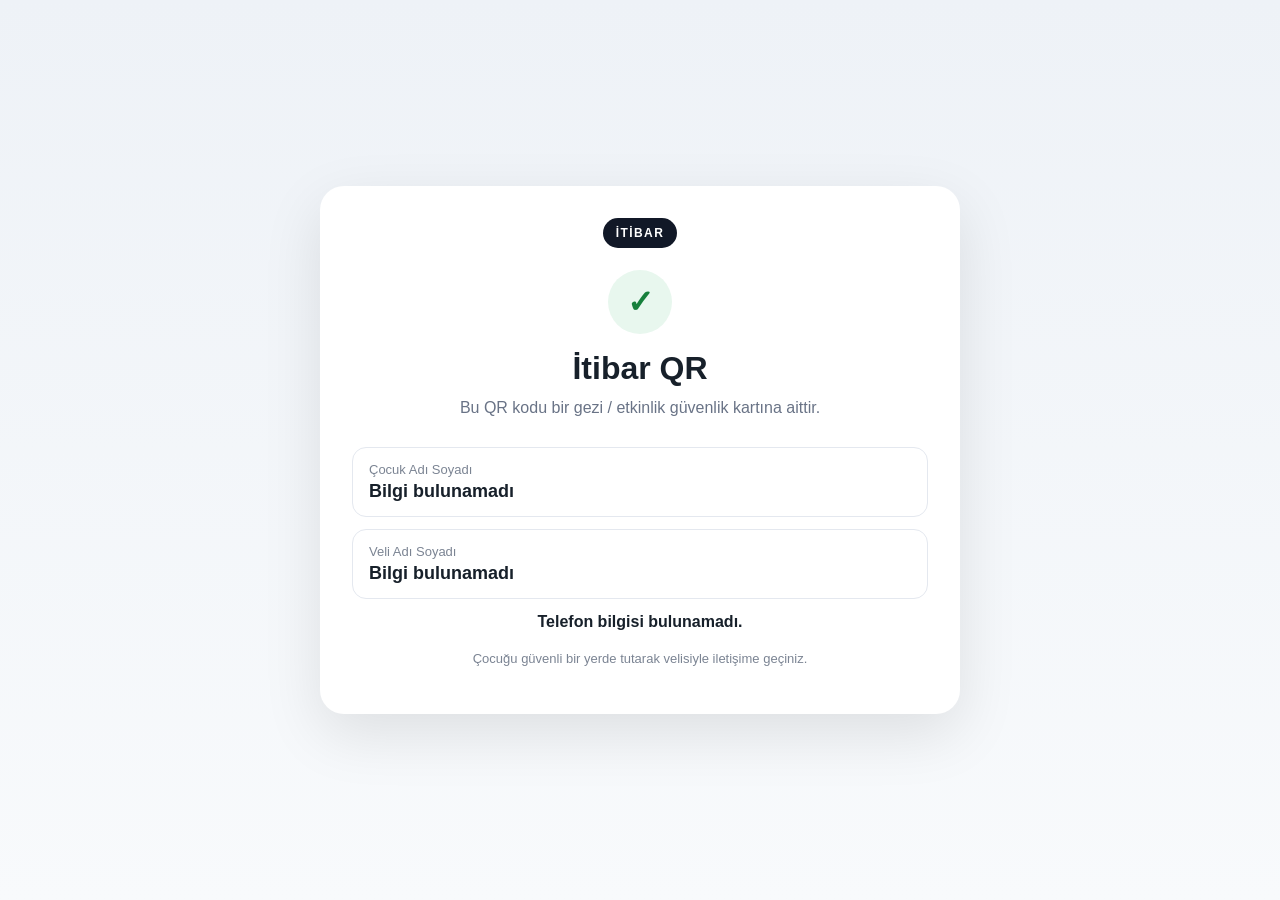
==== kart.html @ 7c8e7834 "Add files via upload" ====
<!-- Cetinweb | İtibar QR Bilgi Kartı -->
<!DOCTYPE html>
<html lang="tr">
<head>
  <meta charset="UTF-8" />
  <meta name="viewport" content="width=device-width, initial-scale=1.0" />
  <title>İtibar QR</title>
  <link rel="stylesheet" href="style.css" />
</head>
<body class="card-page">
  <main class="profile-wrap">
    <section class="profile-card">
      <div class="brand-badge">İTİBAR</div>
      <div class="status-icon">✓</div>
      <h1>İtibar QR</h1>
      <p class="profile-help">Bu QR kodu bir gezi / etkinlik güvenlik kartına aittir.</p>

      <div class="info-box">
        <span>Çocuk Adı Soyadı</span>
        <strong id="cardChild">-</strong>
      </div>
      <div class="info-box">
        <span>Veli Adı Soyadı</span>
        <strong id="cardParent">-</strong>
      </div>

      <a id="callBtn" class="call-btn" href="#">Veliyi Ara</a>
      <p id="phoneText" class="phone-text"></p>
      <p class="safety-text">Çocuğu güvenli bir yerde tutarak velisiyle iletişime geçiniz.</p>
    </section>
  </main>
  <script src="kart.js"></script>
</body>
</html>
---- style.css ----
/* Cetinweb | İtibar QR Oluşturucu */
*{box-sizing:border-box}body{margin:0;font-family:Inter,Arial,sans-serif;background:#f4f6f8;color:#17202a}.page-wrap,.profile-wrap{min-height:100vh;display:flex;align-items:center;justify-content:center;padding:24px}.panel,.profile-card{width:min(100%,640px);background:#fff;border-radius:24px;padding:32px;box-shadow:0 20px 60px rgba(0,0,0,.10)}.brand-badge{display:inline-block;padding:8px 13px;border-radius:999px;background:#111827;color:#fff;font-weight:800;letter-spacing:.12em;font-size:12px}h1{font-size:32px;margin:16px 0 8px}.subtitle,.profile-help{color:#697386;line-height:1.6;margin:0 0 26px}.field{margin-bottom:18px}.field label{display:block;font-weight:700;margin-bottom:8px}.field input{width:100%;padding:15px 16px;border:1px solid #d8dee8;border-radius:13px;font-size:16px;outline:none}.field input:focus{border-color:#111827;box-shadow:0 0 0 3px rgba(17,24,39,.08)}.field small{display:block;margin-top:7px;color:#7a8493;line-height:1.4}.primary-btn,.secondary-btn,.ghost-btn,.call-btn{border:0;border-radius:13px;padding:14px 18px;font-weight:800;font-size:15px;cursor:pointer;text-decoration:none;text-align:center}.primary-btn{width:100%;background:#111827;color:#fff}.result{margin-top:28px}.hidden{display:none}.qr-card{border:1px solid #e5e7eb;border-radius:20px;padding:24px;text-align:center;background:#fff}.qr-title{font-weight:900;font-size:14px;letter-spacing:.08em;margin-bottom:18px}#qrcode{display:flex;justify-content:center}#qrcode img,#qrcode canvas{max-width:100%;height:auto}.scan-note{margin:16px 0 4px;color:#5b6574}.child-preview{font-weight:800;margin:8px 0 0}.actions{display:grid;grid-template-columns:1fr 1fr;gap:10px;margin-top:14px}.secondary-btn{background:#eef1f5;color:#111827}.ghost-btn{grid-column:1/-1;background:transparent;border:1px solid #d9dee7;color:#4a5563}.card-page{background:linear-gradient(180deg,#eef2f7,#f8fafc)}.profile-card{text-align:center}.status-icon{width:64px;height:64px;border-radius:50%;display:grid;place-items:center;margin:22px auto 8px;background:#e8f7ee;color:#16803c;font-size:32px;font-weight:900}.info-box{text-align:left;border:1px solid #e4e8ef;border-radius:14px;padding:14px 16px;margin-top:12px}.info-box span{display:block;color:#7b8493;font-size:13px;margin-bottom:4px}.info-box strong{font-size:18px}.call-btn{display:block;margin-top:20px;background:#138a43;color:#fff;font-size:17px}.phone-text{font-weight:800;margin:14px 0 0}.safety-text{font-size:13px;color:#7b8493;line-height:1.5;margin-top:18px}@media(max-width:600px){.panel,.profile-card{padding:22px;border-radius:18px}h1{font-size:26px}.actions{grid-template-columns:1fr}.ghost-btn{grid-column:auto}}@media print{body{background:#fff}.page-wrap{padding:0}.panel{box-shadow:none;padding:0}.panel>h1,.panel>.subtitle,.panel>form,.brand-badge,.actions{display:none!important}.result{display:block!important;margin:0}.qr-card{border:0}}
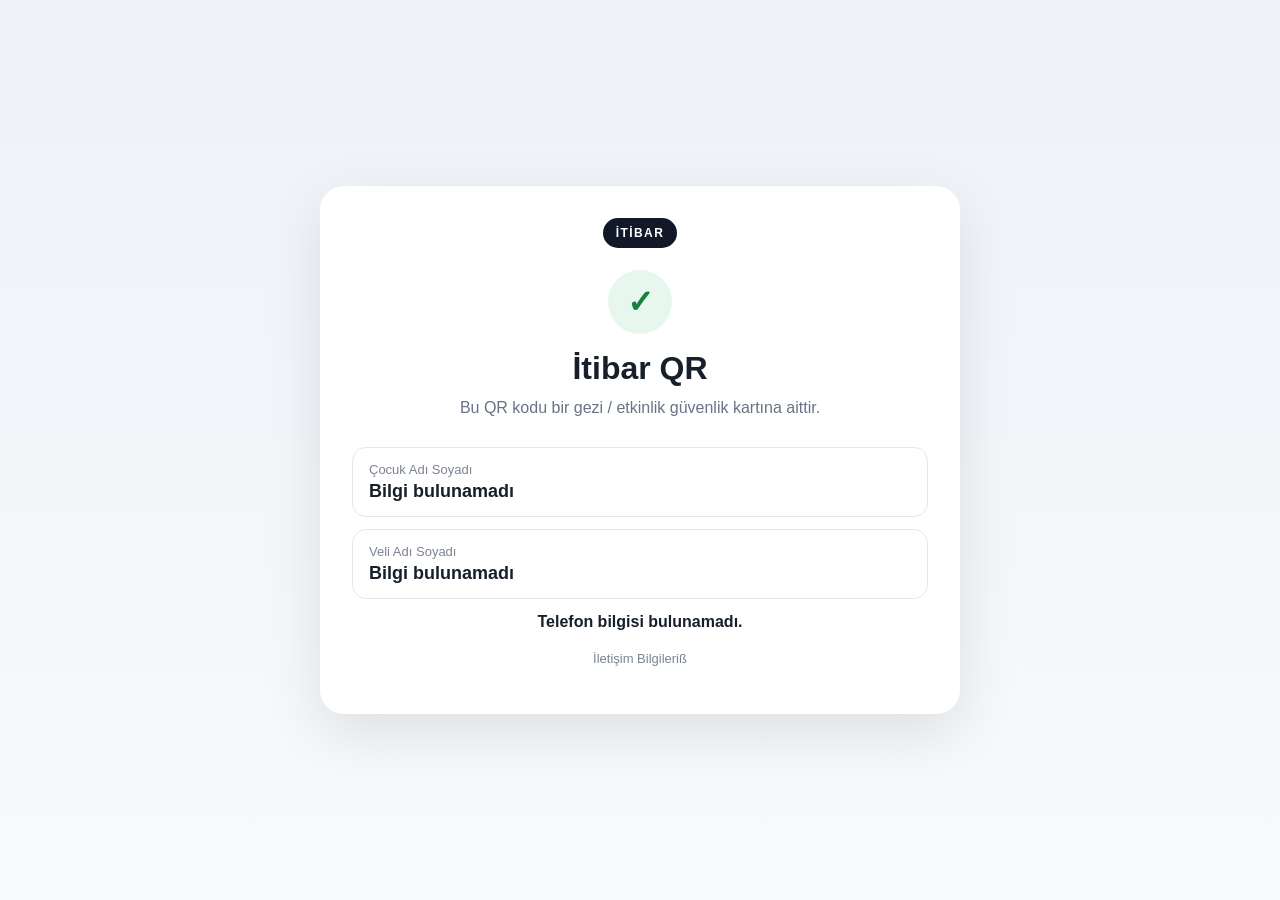
==== commit a04f522d: "Add files via upload" ====
--- a/kart.html
+++ b/kart.html
@@ -26,7 +26,7 @@
 
       <a id="callBtn" class="call-btn" href="#">Veliyi Ara</a>
       <p id="phoneText" class="phone-text"></p>
-      <p class="safety-text">Çocuğu güvenli bir yerde tutarak velisiyle iletişime geçiniz.</p>
+      <p class="safety-text">İletişim Bilgileriß</p>
     </section>
   </main>
   <script src="kart.js"></script>
